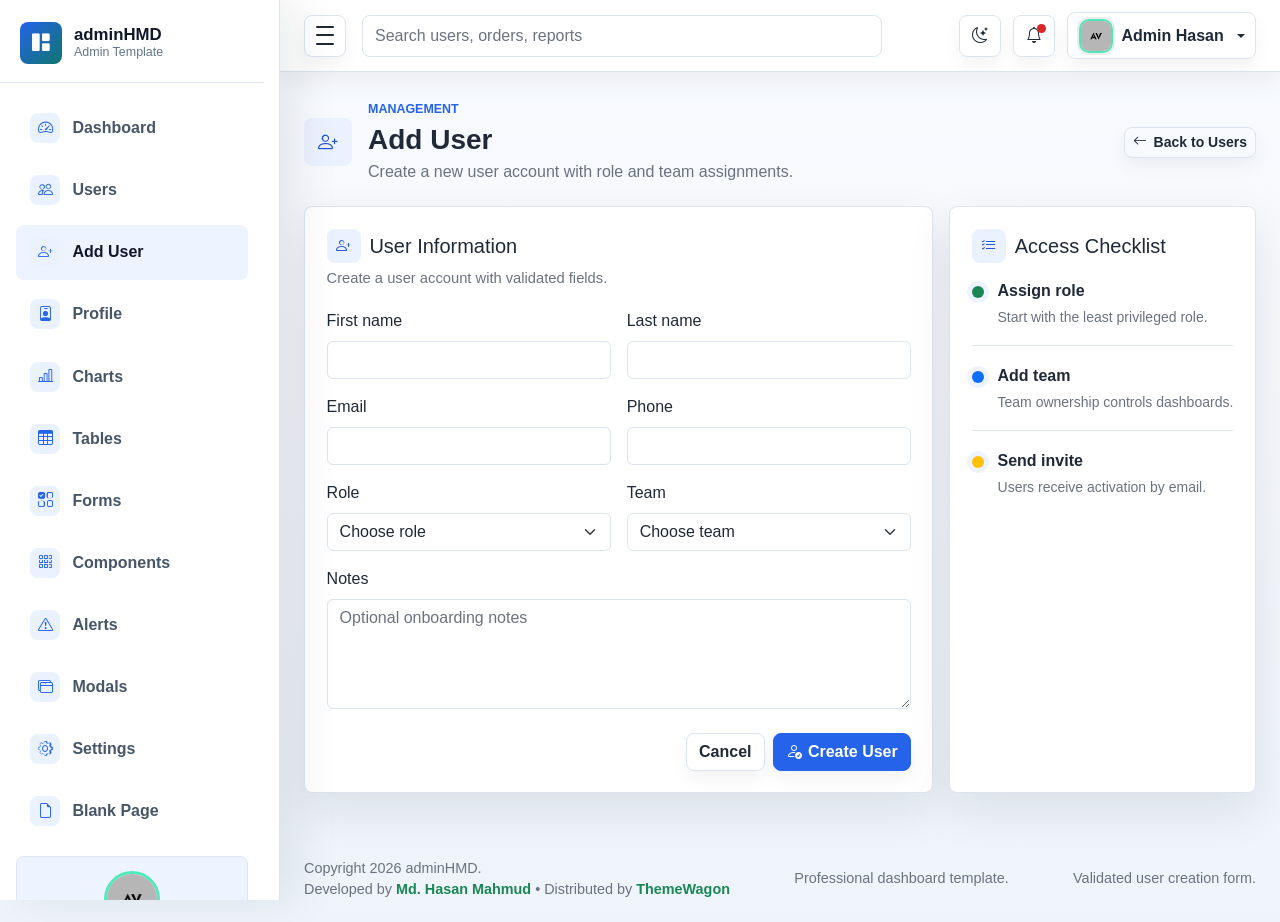
==== add-user.html @ 6a2cee2b "First commit" ====
<!DOCTYPE html>
<html lang="en">
<head>
  <meta charset="UTF-8">
  <meta name="viewport" content="width=device-width, initial-scale=1.0">
  <meta name="description" content="adminHMD professional admin dashboard template">
  <title>Add User | adminHMD</title>

  <link rel="stylesheet" href="../assets/css/bootstrap.min.css">
  <link rel="stylesheet" href="../assets/vendors/bootstrap-icons/bootstrap-icons.css">
  <link rel="stylesheet" href="../assets/css/style.css">
</head>

<body>
  <div class="admin-shell">
    <div class="sidebar-backdrop" data-sidebar-close></div>

    <aside class="admin-sidebar" id="adminSidebar" aria-label="Main navigation">
      <div class="sidebar-header">
        <a class="brand-mark" href="index.html" aria-label="adminHMD dashboard">
          <span class="brand-icon"><i class="bi bi-grid-1x2-fill" aria-hidden="true"></i></span>
          <span class="brand-copy">
            <span class="brand-title">adminHMD</span>
            <span class="brand-subtitle">Admin Template</span>
          </span>
        </a>
      </div>

      <nav class="sidebar-nav">
        <a class="nav-link" href="index.html">
          <span class="nav-icon"><i class="bi bi-speedometer2" aria-hidden="true"></i></span>
          <span class="nav-text">Dashboard</span>
        </a>
        <a class="nav-link" href="users.html">
          <span class="nav-icon"><i class="bi bi-people" aria-hidden="true"></i></span>
          <span class="nav-text">Users</span>
        </a>
        <a class="nav-link active" href="add-user.html" aria-current="page">
          <span class="nav-icon"><i class="bi bi-person-plus" aria-hidden="true"></i></span>
          <span class="nav-text">Add User</span>
        </a>
        <a class="nav-link" href="profile.html">
          <span class="nav-icon"><i class="bi bi-person-badge" aria-hidden="true"></i></span>
          <span class="nav-text">Profile</span>
        </a>
        <a class="nav-link" href="charts.html">
          <span class="nav-icon"><i class="bi bi-bar-chart-line" aria-hidden="true"></i></span>
          <span class="nav-text">Charts</span>
        </a>
        <a class="nav-link" href="tables.html">
          <span class="nav-icon"><i class="bi bi-table" aria-hidden="true"></i></span>
          <span class="nav-text">Tables</span>
        </a>
        <a class="nav-link" href="forms.html">
          <span class="nav-icon"><i class="bi bi-ui-checks-grid" aria-hidden="true"></i></span>
          <span class="nav-text">Forms</span>
        </a>
        <a class="nav-link" href="components.html">
          <span class="nav-icon"><i class="bi bi-grid-3x3-gap" aria-hidden="true"></i></span>
          <span class="nav-text">Components</span>
        </a>
        <a class="nav-link" href="alerts.html">
          <span class="nav-icon"><i class="bi bi-exclamation-triangle" aria-hidden="true"></i></span>
          <span class="nav-text">Alerts</span>
        </a>
        <a class="nav-link" href="modals.html">
          <span class="nav-icon"><i class="bi bi-window-stack" aria-hidden="true"></i></span>
          <span class="nav-text">Modals</span>
        </a>
        <a class="nav-link" href="settings.html">
          <span class="nav-icon"><i class="bi bi-gear" aria-hidden="true"></i></span>
          <span class="nav-text">Settings</span>
        </a>
        <a class="nav-link" href="blank.html">
          <span class="nav-icon"><i class="bi bi-file-earmark" aria-hidden="true"></i></span>
          <span class="nav-text">Blank Page</span>
        </a>
      </nav>

      <div class="sidebar-user">
        <img class="avatar-img avatar-md sidebar-user-avatar" src="../assets/images/avatar/avatar.jpg" alt="Admin Hasan">
        <strong>Admin Hasan</strong>
        <small>Active Workspace</small>
      </div>

      <div class="sidebar-footer">
        <span class="status-dot"></span>
        <span class="sidebar-footer-text">System running smoothly</span>
      </div>
    </aside>

    <div class="admin-main">
      <nav class="navbar admin-navbar navbar-expand bg-white">
        <div class="container-fluid px-3 px-lg-4">
          <button class="sidebar-toggle" type="button" data-sidebar-toggle aria-controls="adminSidebar" aria-expanded="true" aria-label="Toggle sidebar">
            <span></span>
            <span></span>
            <span></span>
          </button>

          <form class="d-none d-md-flex ms-3 flex-grow-1" role="search">
            <input class="form-control search-input" type="search" placeholder="Search users, orders, reports" aria-label="Search">
          </form>

          <div class="navbar-actions ms-auto">
            <button class="icon-button theme-toggle" type="button" data-theme-toggle aria-label="Switch color theme" title="Switch color theme">
              <i class="bi bi-moon-stars" data-theme-icon aria-hidden="true"></i>
            </button>
            <div class="dropdown">
              <button class="icon-button" type="button" data-bs-toggle="dropdown" aria-expanded="false" aria-label="Notifications">
                <span class="notification-dot"></span>
                <i class="bi bi-bell" aria-hidden="true"></i>
              </button>
              <div class="dropdown-menu dropdown-menu-end notification-menu">
                <div class="dropdown-header fw-bold text-body">Notifications</div>
                <a class="dropdown-item" href="users.html">
                  <span class="notification-title">New user registered</span>
                  <span class="notification-time">4 minutes ago</span>
                </a>
                <a class="dropdown-item" href="charts.html">
                  <span class="notification-title">Revenue target reached</span>
                  <span class="notification-time">32 minutes ago</span>
                </a>
                <a class="dropdown-item" href="settings.html">
                  <span class="notification-title">Security review completed</span>
                  <span class="notification-time">1 hour ago</span>
                </a>
              </div>
            </div>

            <div class="dropdown">
              <button class="profile-button dropdown-toggle" type="button" data-bs-toggle="dropdown" aria-expanded="false">
                <img class="avatar-img avatar-sm" src="../assets/images/avatar/avatar.jpg" alt="Admin Hasan">
                <span class="profile-name d-none d-sm-inline">Admin Hasan</span>
              </button>
              <ul class="dropdown-menu dropdown-menu-end">
                <li><a class="dropdown-item" href="profile.html">Profile</a></li>
                <li><a class="dropdown-item" href="settings.html">Account settings</a></li>
                <li><hr class="dropdown-divider"></li>
                <li><a class="dropdown-item" href="login.html">Sign out</a></li>
              </ul>
            </div>
          </div>
        </div>
      </nav>

      <main class="dashboard-content">
        <div class="container-fluid px-3 px-lg-4 py-4">
          <div class="page-heading">
            <div class="page-heading-copy">
              <span class="page-icon"><i class="bi bi-person-plus" aria-hidden="true"></i></span>
              <div>
                <p class="eyebrow mb-1">Management</p>
                <h1 class="h3 mb-1">Add User</h1>
                <p class="text-muted mb-0">Create a new user account with role and team assignments.</p>
              </div>
            </div>
            <div class="heading-actions"><a class="btn btn-outline-secondary btn-sm" href="users.html"><i class="bi bi-arrow-left" aria-hidden="true"></i> Back to Users</a></div>
          </div>

          <section class="row g-3">
            <div class="col-12 col-xl-8">
              <form class="panel needs-validation" novalidate>
                <div class="panel-header"><div><h2 class="h5 mb-1 section-title"><i class="bi bi-person-plus" aria-hidden="true"></i><span>User Information</span></h2><p class="text-muted mb-0">Create a user account with validated fields.</p></div></div>
                <div class="row g-3">
                  <div class="col-md-6"><label class="form-label" for="firstName">First name</label><input class="form-control" id="firstName" type="text" required><div class="invalid-feedback">First name is required.</div></div>
                  <div class="col-md-6"><label class="form-label" for="lastName">Last name</label><input class="form-control" id="lastName" type="text" required><div class="invalid-feedback">Last name is required.</div></div>
                  <div class="col-md-6"><label class="form-label" for="email">Email</label><input class="form-control" id="email" type="email" required><div class="invalid-feedback">Enter a valid email.</div></div>
                  <div class="col-md-6"><label class="form-label" for="phone">Phone</label><input class="form-control" id="phone" type="tel" required><div class="invalid-feedback">Phone number is required.</div></div>
                  <div class="col-md-6"><label class="form-label" for="role">Role</label><select class="form-select" id="role" required><option value="">Choose role</option><option>Admin</option><option>Manager</option><option>Editor</option><option>Viewer</option></select><div class="invalid-feedback">Choose a role.</div></div>
                  <div class="col-md-6"><label class="form-label" for="team">Team</label><select class="form-select" id="team" required><option value="">Choose team</option><option>Operations</option><option>Sales</option><option>Content</option><option>Finance</option></select><div class="invalid-feedback">Choose a team.</div></div>
                  <div class="col-12"><label class="form-label" for="notes">Notes</label><textarea class="form-control" id="notes" rows="4" placeholder="Optional onboarding notes"></textarea></div>
                </div>
                <div class="d-flex flex-wrap justify-content-end gap-2 mt-4"><a class="btn btn-outline-secondary" href="users.html">Cancel</a><button class="btn btn-primary" type="submit"><i class="bi bi-person-check" aria-hidden="true"></i> Create User</button></div>
              </form>
            </div>
            <div class="col-12 col-xl-4">
              <div class="panel h-100">
                <h2 class="h5 mb-3 section-title"><i class="bi bi-list-check" aria-hidden="true"></i><span>Access Checklist</span></h2>
                <div class="activity-list">
                  <div class="activity-item"><span class="activity-dot bg-success"></span><div><p class="mb-1 fw-semibold">Assign role</p><p class="text-muted small mb-0">Start with the least privileged role.</p></div></div>
                  <div class="activity-item"><span class="activity-dot bg-primary"></span><div><p class="mb-1 fw-semibold">Add team</p><p class="text-muted small mb-0">Team ownership controls dashboards.</p></div></div>
                  <div class="activity-item"><span class="activity-dot bg-warning"></span><div><p class="mb-1 fw-semibold">Send invite</p><p class="text-muted small mb-0">Users receive activation by email.</p></div></div>
                </div>
              </div>
            </div>
          </section>
        </div>
      </main>

      <footer class="admin-footer">
        <div class="container-fluid px-3 px-lg-4">
          <span>Copyright 2026 adminHMD. <br> Developed by <a target="_blank" class="fw-bold text-success" href="https://github.com/HasanMahmudDev">Md. Hasan Mahmud</a> • Distributed by <a target="_blank" class="fw-bold text-success" href="https://themewagon.com">ThemeWagon</a> </span>
          <span>Professional dashboard template.</span>
          <span>Validated user creation form.</span>
        </div>
      </footer>
    </div>
  </div>

  <script src="../assets/js/bootstrap.bundle.min.js"></script>
  <script src="../assets/js/main.js"></script>
</body>
</html>
---- assets/css/style.css ----
:root {
  --sidebar-width: 280px;
  --sidebar-mini-width: 84px;
  --admin-bg: #f5f7fb;
  --admin-surface: #ffffff;
  --admin-surface-soft: #f8fafc;
  --admin-border: #dbe4ef;
  --admin-text: #1f2937;
  --admin-muted: #6b7280;
  --admin-primary: #2563eb;
  --admin-primary-dark: #1d4ed8;
  --admin-success: #0f766e;
  --admin-warning: #d97706;
  --admin-danger: #dc2626;
  --admin-sidebar: #111827;
  --admin-sidebar-soft: #1f2937;
  --admin-shadow-sm: 0 10px 24px rgba(15, 23, 42, 0.06);
  --admin-shadow: 0 18px 46px rgba(15, 23, 42, 0.09);
  --admin-shadow-lg: 0 26px 70px rgba(15, 23, 42, 0.12);
  --admin-ring: 0 0 0 4px rgba(37, 99, 235, 0.12);
}

* {
  box-sizing: border-box;
}

html {
  min-height: 100%;
}

body {
  min-height: 100vh;
  margin: 0;
  background: linear-gradient(180deg, #f8fbff 0%, var(--admin-bg) 42%, #eef4fa 100%);
  color: var(--admin-text);
  font-family: "Segoe UI", Arial, sans-serif;
}

a {
  text-decoration: none;
}

.admin-shell {
  min-height: 100vh;
}

.admin-sidebar {
  position: fixed;
  inset: 0 auto 0 0;
  z-index: 1040;
  width: var(--sidebar-width);
  display: flex;
  flex-direction: column;
  overflow-x: hidden;
  overflow-y: auto;
  /* Reserve scrollbar gutter to keep inner content width stable so header/footer dividers align with scrollbar */
  scrollbar-gutter: stable;
  background: var(--admin-sidebar);
  color: #ffffff;
  box-shadow: 18px 0 42px rgba(15, 23, 42, 0.18);
  transform: translateX(0);
  transition: width 0.2s ease, transform 0.2s ease;
}

.sidebar-header {
  padding: 1.35rem 1.25rem 1.15rem;
  margin-inline: 0;
  border-bottom: 1px solid rgba(255, 255, 255, 0.08);
}

.brand-mark {
  display: flex;
  align-items: center;
  gap: 0.75rem;
  min-width: 0;
  color: #ffffff;
}

.brand-mark:hover,
.brand-mark:focus {
  color: #ffffff;
}

.brand-icon,
.profile-avatar,
.metric-icon,
.nav-icon {
  display: inline-grid;
  place-items: center;
  flex: 0 0 auto;
  font-weight: 800;
}

.brand-icon {
  width: 42px;
  height: 42px;
  border-radius: 8px;
  background: linear-gradient(135deg, #2563eb, #0f766e);
  color: #ffffff;
}

.brand-copy,
.brand-title,
.brand-subtitle,
.nav-text,
.sidebar-footer-text {
  min-width: 0;
  transition: opacity 0.16s ease, width 0.16s ease;
}

.brand-title,
.brand-subtitle {
  display: block;
  line-height: 1.2;
  white-space: nowrap;
}

.brand-title {
  font-size: 1.05rem;
  font-weight: 800;
}

.brand-subtitle {
  color: #9ca3af;
  font-size: 0.78rem;
}

.sidebar-nav {
  display: grid;
  gap: 0.45rem;
  padding: 1.1rem 1rem;
}

.sidebar-nav .nav-link {
  display: flex;
  align-items: center;
  gap: 0.75rem;
  min-height: 48px;
  padding: 0.78rem 0.9rem;
  border-radius: 8px;
  color: #d1d5db;
  font-weight: 700;
  transition: background 0.16s ease, color 0.16s ease, transform 0.16s ease;
  white-space: nowrap;
}

.sidebar-nav .nav-link:hover,
.sidebar-nav .nav-link:focus,
.sidebar-nav .nav-link.active {
  background: var(--admin-sidebar-soft);
  color: #ffffff;
}

.sidebar-nav .nav-link:hover,
.sidebar-nav .nav-link:focus {
  transform: translateX(2px);
}

.nav-icon {
  width: 30px;
  height: 30px;
  border-radius: 8px;
  background: rgba(255, 255, 255, 0.08);
  color: #bfdbfe;
  font-size: 0.76rem;
}

.sidebar-footer {
  display: flex;
  align-items: center;
  gap: 0.65rem;
  margin-top: auto;
  margin-inline: 1.25rem;
  padding: 1rem 0;
  color: #d1d5db;
  border-top: 1px solid rgba(255, 255, 255, 0.08);
  font-size: 0.9rem;
  white-space: nowrap;
}

.sidebar-user {
  margin: auto 1rem 1rem;
  padding: 0.85rem;
  display: grid;
  justify-items: center;
  gap: 0.22rem;
  border: 1px solid var(--admin-sidebar-border);
  border-radius: 8px;
  background: var(--admin-sidebar-soft);
  text-align: center;
}

.sidebar-user-avatar {
  border: 3px solid #53e9b9;
}

.sidebar-user strong {
  color: var(--admin-sidebar-text-strong);
  font-size: 1rem;
  line-height: 1.1;
}

.sidebar-user small {
  color: var(--admin-sidebar-muted);
  font-size: 0.84rem;
}

.status-dot,
.notification-dot {
  width: 9px;
  height: 9px;
  border-radius: 50%;
}

.status-dot {
  flex: 0 0 auto;
  background: #22c55e;
}

.sidebar-backdrop {
  position: fixed;
  inset: 0;
  z-index: 1030;
  display: none;
  background: rgba(15, 23, 42, 0.5);
}

.admin-main {
  width: auto;
  min-width: 0;
  min-height: 100vh;
  margin-left: var(--sidebar-width);
  transition: margin-left 0.2s ease;
}

.admin-navbar {
  position: sticky;
  top: 0;
  z-index: 1020;
  min-height: 72px;
  border-bottom: 1px solid var(--admin-border);
  box-shadow: var(--admin-shadow-sm);
}

.admin-navbar.bg-white {
  background-color: rgba(255, 255, 255, 0.94) !important;
  backdrop-filter: blur(14px);
}

.sidebar-toggle {
  width: 42px;
  height: 42px;
  display: inline-grid;
  place-items: center;
  gap: 4px;
  padding: 9px;
  border: 1px solid var(--admin-border);
  border-radius: 8px;
  background: #ffffff;
  box-shadow: 0 8px 18px rgba(15, 23, 42, 0.05);
  transition: border-color 0.16s ease, background 0.16s ease, box-shadow 0.16s ease;
}

.sidebar-toggle:hover,
.sidebar-toggle:focus {
  border-color: #bfdbfe;
  background: #f8fbff;
  box-shadow: var(--admin-ring);
}

.sidebar-toggle span {
  width: 18px;
  height: 2px;
  display: block;
  background: var(--admin-text);
  border-radius: 999px;
}

.search-input {
  max-width: 520px;
  border-color: var(--admin-border);
  border-radius: 8px;
  background: var(--admin-surface-soft);
  min-height: 42px;
  box-shadow: none;
}

.search-input:focus {
  border-color: #93c5fd;
  box-shadow: var(--admin-ring);
}

.navbar-actions {
  display: flex;
  align-items: center;
  gap: 0.75rem;
}

.icon-button,
.profile-button {
  border: 1px solid var(--admin-border);
  background: #ffffff;
  color: var(--admin-text);
  box-shadow: 0 8px 18px rgba(15, 23, 42, 0.05);
  transition: border-color 0.16s ease, box-shadow 0.16s ease, transform 0.16s ease;
}

.icon-button:hover,
.icon-button:focus,
.profile-button:hover,
.profile-button:focus {
  border-color: #bfdbfe;
  box-shadow: var(--admin-ring);
}

.icon-button {
  position: relative;
  width: 42px;
  height: 42px;
  border-radius: 8px;
  font-weight: 800;
}

.notification-dot {
  position: absolute;
  top: 8px;
  right: 8px;
  background: var(--admin-danger);
}

.notification-menu {
  width: min(320px, calc(100vw - 2rem));
  border: 1px solid var(--admin-border);
  border-radius: 8px;
  box-shadow: var(--admin-shadow);
}

.notification-menu .dropdown-item {
  display: grid;
  gap: 0.2rem;
  padding-block: 0.7rem;
}

.notification-title {
  font-weight: 700;
}

.notification-time {
  color: var(--admin-muted);
  font-size: 0.82rem;
}

.profile-button {
  display: flex;
  align-items: center;
  gap: 0.55rem;
  min-height: 42px;
  padding: 0.35rem 0.65rem;
  border-radius: 8px;
  font-weight: 700;
}

.profile-avatar {
  width: 30px;
  height: 30px;
  border-radius: 8px;
  background: #e0ecff;
  color: var(--admin-primary-dark);
  font-size: 0.76rem;
}

.avatar-img {
  display: block;
  flex: 0 0 auto;
  object-fit: cover;
  object-position: center;
}

.avatar-sm {
  width: 34px;
  height: 34px;
  border-radius: 10px;
}

.avatar-md {
  width: 56px;
  height: 56px;
  border-radius: 50%;
}

.avatar-xl {
  width: 78px;
  height: 78px;
  border-radius: 50%;
}

.profile-button .avatar-sm {
  border: 2px solid #52e7b8;
  box-shadow: 0 0 0 2px rgba(15, 23, 42, 0.08);
}

html[data-theme="dark"] .profile-button .avatar-sm {
  border-color: #54f0be;
  box-shadow: 0 0 0 2px rgba(255, 255, 255, 0.08);
}

.dashboard-content {
  min-height: calc(100vh - 132px);
}

.dashboard-content > .container-fluid {
  padding-top: 1.75rem !important;
  padding-bottom: 1.75rem !important;
}

.page-heading,
.panel-header,
.metric-top {
  display: flex;
  align-items: center;
  justify-content: space-between;
  gap: 1rem;
}

.page-heading {
  margin-bottom: 1.35rem;
}

.page-heading h1 {
  font-weight: 800;
  letter-spacing: 0;
}

.eyebrow {
  color: var(--admin-primary);
  font-size: 0.78rem;
  font-weight: 800;
  text-transform: uppercase;
}

.heading-actions {
  display: flex;
  flex-wrap: wrap;
  justify-content: flex-end;
  gap: 0.65rem;
}

.btn {
  border-radius: 8px;
  font-weight: 700;
  box-shadow: 0 8px 18px rgba(15, 23, 42, 0.05);
  transition: border-color 0.16s ease, background 0.16s ease, box-shadow 0.16s ease, transform 0.16s ease;
}

.btn:hover,
.btn:focus {
  transform: translateY(-1px);
}

.btn-primary {
  border-color: var(--admin-primary);
  background: var(--admin-primary);
}

.btn-primary:hover,
.btn-primary:focus {
  border-color: var(--admin-primary-dark);
  background: var(--admin-primary-dark);
}

.metric-card,
.panel {
  border: 1px solid var(--admin-border);
  border-radius: 8px;
  background: var(--admin-surface);
  box-shadow: var(--admin-shadow);
}

.metric-card {
  position: relative;
  min-height: 164px;
  padding: 1.35rem;
  overflow: hidden;
  transition: border-color 0.18s ease, box-shadow 0.18s ease, transform 0.18s ease;
}

.metric-card::before {
  content: "";
  position: absolute;
  inset: 0 auto 0 0;
  width: 4px;
  background: var(--metric-color, var(--admin-primary));
}

.metric-card:hover {
  border-color: #c6d5e8;
  box-shadow: var(--admin-shadow-lg);
  transform: translateY(-3px);
}

.metric-primary {
  --metric-color: var(--admin-primary);
}

.metric-success {
  --metric-color: var(--admin-success);
}

.metric-warning {
  --metric-color: var(--admin-warning);
}

.metric-danger {
  --metric-color: var(--admin-danger);
}

.metric-label {
  color: var(--admin-muted);
  font-size: 0.78rem;
  font-weight: 800;
  text-transform: uppercase;
}

.metric-icon {
  width: 42px;
  height: 42px;
  border-radius: 8px;
  background: #eaf2ff;
  color: var(--metric-color, var(--admin-primary));
  box-shadow: inset 0 0 0 1px rgba(255, 255, 255, 0.7);
}

.metric-success .metric-icon {
  background: #e7f6f3;
}

.metric-warning .metric-icon {
  background: #fff4df;
}

.metric-danger .metric-icon {
  background: #ffecec;
}

.metric-value {
  margin-top: 1rem;
  color: var(--admin-text);
  font-size: 2.18rem;
  font-weight: 800;
  line-height: 1;
}

.metric-meta {
  display: flex;
  flex-wrap: wrap;
  gap: 0.35rem;
  margin-top: 0.9rem;
  color: var(--admin-muted);
  font-size: 0.9rem;
  font-weight: 700;
}

.panel {
  padding: 1.35rem;
  transition: border-color 0.18s ease, box-shadow 0.18s ease;
}

.panel:hover {
  border-color: #c6d5e8;
  box-shadow: var(--admin-shadow-lg);
}

.panel-header {
  margin-bottom: 1.25rem;
}

.panel-header p {
  font-size: 0.92rem;
}

.chart-bars {
  height: 292px;
  display: grid;
  grid-template-columns: repeat(6, minmax(38px, 1fr));
  align-items: end;
  gap: 1rem;
  padding: 1.2rem 0.4rem 0;
  border-radius: 8px;
  background: linear-gradient(180deg, #f8fafc 0%, #ffffff 100%);
}

.chart-column {
  height: 100%;
  display: grid;
  grid-template-rows: 1fr auto;
  align-items: end;
  gap: 0.6rem;
  color: var(--admin-muted);
  font-size: 0.84rem;
  font-weight: 700;
  text-align: center;
}

.chart-column span {
  width: 100%;
  height: var(--bar-size);
  min-height: 28px;
  display: block;
  border-radius: 8px 8px 3px 3px;
  background: linear-gradient(180deg, var(--admin-primary), var(--admin-success));
  box-shadow: 0 10px 20px rgba(37, 99, 235, 0.18);
}

.bar-42 {
  --bar-size: 42%;
}

.bar-58 {
  --bar-size: 58%;
}

.bar-51 {
  --bar-size: 51%;
}

.bar-72 {
  --bar-size: 72%;
}

.bar-66 {
  --bar-size: 66%;
}

.bar-83 {
  --bar-size: 83%;
}

.activity-list {
  display: grid;
  gap: 1.1rem;
}

.activity-item {
  display: grid;
  grid-template-columns: auto 1fr;
  gap: 0.85rem;
  padding-bottom: 1.1rem;
  border-bottom: 1px solid var(--admin-border);
}

.activity-item:last-child {
  padding-bottom: 0;
  border-bottom: 0;
}

.activity-dot {
  width: 12px;
  height: 12px;
  margin-top: 0.45rem;
  border-radius: 50%;
  box-shadow: 0 0 0 5px rgba(37, 99, 235, 0.08);
}

.table {
  --bs-table-bg: transparent;
}

.table thead th {
  color: var(--admin-muted);
  font-size: 0.78rem;
  text-transform: uppercase;
  white-space: nowrap;
}

.table tbody td {
  min-width: 120px;
  padding-top: 1rem;
  padding-bottom: 1rem;
}

.table tbody tr {
  transition: background 0.16s ease;
}

.table tbody tr:hover {
  background: #f8fbff;
}

.badge {
  border-radius: 8px;
  padding: 0.45rem 0.65rem;
}

.table-search {
  width: min(260px, 100%);
  border-color: var(--admin-border);
  border-radius: 8px;
}

.table-media {
  display: flex;
  align-items: center;
  gap: 0.7rem;
}

.product-thumb {
  width: 42px;
  height: 42px;
  border-radius: 8px;
  object-fit: cover;
  flex: 0 0 auto;
  border: 1px solid var(--admin-border);
}

.profile-avatar-lg {
  width: 92px;
  height: 92px;
  border-radius: 8px;
  font-size: 1.5rem;
}

.profile-hero {
  display: grid;
  justify-items: center;
}

.profile-card {
  overflow: hidden;
}

.profile-cover {
  margin: -1.35rem -1.35rem 0.9rem;
  height: 96px;
  border-bottom: 1px solid var(--admin-border);
}

.profile-cover img {
  width: 100%;
  height: 100%;
  display: block;
  object-fit: cover;
  object-position: center;
}

.profile-photo {
  margin-top: -44px;
  border: 4px solid var(--admin-surface);
  box-shadow: var(--admin-shadow-sm);
}

.info-list,
.settings-list,
.legend-list {
  display: grid;
  gap: 0.85rem;
}

.info-list div,
.mini-card,
.settings-row,
.legend-list div {
  border: 1px solid var(--admin-border);
  border-radius: 8px;
  background: var(--admin-surface-soft);
}

.info-list div,
.legend-list div {
  display: flex;
  align-items: center;
  justify-content: space-between;
  gap: 1rem;
  padding: 0.85rem;
}

.info-list span,
.mini-card span,
.settings-row small {
  color: var(--admin-muted);
  font-size: 0.84rem;
}

.info-list strong,
.mini-card strong {
  text-align: right;
}

.mini-card {
  display: grid;
  gap: 0.35rem;
  min-height: 104px;
  align-content: center;
  padding: 1rem;
}

.mini-card strong {
  color: var(--admin-text);
  font-size: 1.05rem;
}

.settings-row {
  display: flex;
  align-items: center;
  justify-content: space-between;
  gap: 1rem;
  padding: 1rem;
  cursor: pointer;
}

.settings-row span {
  display: grid;
  gap: 0.2rem;
}

.donut-chart {
  width: 190px;
  height: 190px;
  display: grid;
  place-items: center;
  border-radius: 50%;
  background: conic-gradient(var(--admin-primary) 0 42%, var(--admin-success) 42% 68%, var(--admin-warning) 68% 86%, var(--admin-danger) 86% 100%);
  box-shadow: var(--admin-shadow-sm);
}

.donut-chart span {
  width: 112px;
  height: 112px;
  display: grid;
  place-items: center;
  border-radius: 50%;
  background: #ffffff;
  color: var(--admin-text);
  font-size: 1.65rem;
  font-weight: 800;
}

.legend-list div {
  padding: 0.75rem 0.85rem;
}

.legend-dot {
  width: 10px;
  height: 10px;
  flex: 0 0 auto;
  border-radius: 50%;
}

.legend-list strong {
  margin-left: auto;
}

.progress {
  height: 1.15rem;
  border-radius: 8px;
  background: #e8eef6;
}

.progress-bar {
  border-radius: 8px;
  font-size: 0.75rem;
  font-weight: 800;
}

.progress-42 {
  width: 42%;
}

.progress-58 {
  width: 58%;
}

.progress-72 {
  width: 72%;
}

.blank-panel {
  min-height: 440px;
  display: grid;
  place-items: center;
  text-align: center;
}

.blank-state {
  max-width: 440px;
  display: grid;
  justify-items: center;
}

.blank-visual {
  width: 88px;
  height: 88px;
  object-fit: contain;
  margin-bottom: 0.9rem;
}

.auth-body {
  min-height: 100vh;
  background: linear-gradient(135deg, #f8fbff 0%, #eaf2ff 44%, #eef8f6 100%);
}

.auth-page,
.error-page {
  min-height: 100vh;
  display: grid;
  place-items: center;
  padding: 1.5rem;
}

.auth-card,
.error-card {
  width: min(100%, 460px);
  border: 1px solid var(--admin-border);
  border-radius: 8px;
  background: rgba(255, 255, 255, 0.96);
  box-shadow: var(--admin-shadow-lg);
}

.auth-card {
  padding: 1.5rem;
}

.auth-visual {
  margin-bottom: 1rem;
  height: 96px;
  border: 1px solid var(--admin-border);
  border-radius: 8px;
  overflow: hidden;
}

.auth-visual img {
  width: 100%;
  height: 100%;
  display: block;
  object-fit: cover;
  object-position: center;
}

.error-card {
  padding: 2rem;
  text-align: center;
}

.error-illustration {
  width: min(260px, 100%);
  max-height: 132px;
  object-fit: contain;
  margin: 0 auto 0.55rem;
}

.auth-brand {
  display: flex;
  align-items: center;
  gap: 0.75rem;
  margin-bottom: 1.5rem;
  color: var(--admin-text);
}

.auth-brand:hover,
.auth-brand:focus {
  color: var(--admin-text);
}

.auth-brand span:last-child {
  display: grid;
  line-height: 1.2;
}

.auth-brand small,
.auth-footer {
  color: var(--admin-muted);
}

.auth-footer {
  margin-top: 1.2rem;
  text-align: center;
  font-size: 0.92rem;
}

.error-code {
  color: var(--admin-primary);
  font-size: clamp(5rem, 18vw, 8rem);
  font-weight: 800;
  line-height: 1;
}

.admin-footer {
  padding: 1.1rem 0 1.35rem;
  color: var(--admin-muted);
  font-size: 0.9rem;
}

.admin-footer .container-fluid {
  display: flex;
  align-items: center;
  justify-content: space-between;
  gap: 1rem;
}

@media (min-width: 992px) {
  body.sidebar-mini .admin-sidebar {
    width: var(--sidebar-mini-width);
  }

  body.sidebar-mini .admin-main {
    margin-left: var(--sidebar-mini-width);
  }

  body.sidebar-mini .brand-copy,
  body.sidebar-mini .nav-text,
  body.sidebar-mini .sidebar-footer-text {
    width: 0;
    opacity: 0;
    overflow: hidden;
  }

  body.sidebar-mini .sidebar-header,
  body.sidebar-mini .sidebar-footer {
    margin-inline: 1rem;
    padding-inline: 0;
  }

  body.sidebar-mini .sidebar-nav .nav-link {
    justify-content: center;
    padding-inline: 0.65rem;
  }

  body.sidebar-mini .sidebar-nav .nav-link:hover,
  body.sidebar-mini .sidebar-nav .nav-link:focus {
    transform: none;
  }
}

@media (max-width: 991.98px) {
  .admin-sidebar {
    width: min(var(--sidebar-width), calc(100vw - 48px));
    transform: translateX(-100%);
  }

  .admin-main {
    margin-left: 0;
  }

  body.sidebar-open {
    overflow: hidden;
  }

  body.sidebar-open .admin-sidebar {
    transform: translateX(0);
  }

  body.sidebar-open .sidebar-backdrop {
    display: block;
  }
}

@media (max-width: 575.98px) {
  .page-heading,
  .panel-header {
    align-items: flex-start;
    flex-direction: column;
  }

  .heading-actions {
    width: 100%;
    justify-content: stretch;
  }

  .heading-actions .btn {
    flex: 1 1 0;
  }

  .chart-bars {
    height: 220px;
    gap: 0.6rem;
    padding-inline: 0.25rem;
  }

  .metric-value {
    font-size: 1.85rem;
  }

  .metric-card,
  .panel {
    padding: 1.1rem;
  }

  .admin-footer .container-fluid {
    align-items: flex-start;
    flex-direction: column;
  }
}

@media (prefers-reduced-motion: reduce) {
  .sidebar-nav .nav-link,
  .sidebar-toggle,
  .icon-button,
  .profile-button,
  .btn,
  .metric-card,
  .panel,
  .table tbody tr {
    transition: none;
  }

  .sidebar-nav .nav-link:hover,
  .sidebar-nav .nav-link:focus,
  .btn:hover,
  .btn:focus,
  .metric-card:hover {
    transform: none;
  }
}

html[data-theme="dark"] {
  --admin-bg: #0f172a;
  --admin-surface: #182235;
  --admin-surface-soft: #111827;
  --admin-border: #2f3b52;
  --admin-text: #e5edf7;
  --admin-muted: #9aa8bd;
  --admin-primary: #60a5fa;
  --admin-primary-dark: #3b82f6;
  --admin-success: #2dd4bf;
  --admin-warning: #fbbf24;
  --admin-danger: #f87171;
  --admin-sidebar: #090f1d;
  --admin-sidebar-soft: #172033;
  --admin-shadow-sm: 0 10px 24px rgba(0, 0, 0, 0.24);
  --admin-shadow: 0 18px 46px rgba(0, 0, 0, 0.32);
  --admin-shadow-lg: 0 26px 70px rgba(0, 0, 0, 0.42);
  --admin-ring: 0 0 0 4px rgba(96, 165, 250, 0.18);
}

html[data-theme="dark"] body {
  background: linear-gradient(180deg, #111827 0%, var(--admin-bg) 48%, #0b1120 100%);
}

.brand-icon {
  font-size: 1.1rem;
}

.nav-icon {
  font-size: 0.95rem;
}

.theme-toggle i {
  font-size: 1rem;
}

.admin-navbar.bg-white,
.sidebar-toggle,
.icon-button,
.profile-button {
  background-color: var(--admin-surface) !important;
  color: var(--admin-text);
}

html[data-theme="dark"] .admin-navbar.bg-white {
  background-color: rgba(24, 34, 53, 0.92) !important;
}

html[data-theme="dark"] .profile-avatar {
  background: #1e3a5f;
  color: #bfdbfe;
}

.page-heading-copy {
  display: flex;
  align-items: center;
  justify-content: flex-start;
  gap: 1rem;
  min-width: 0;
}

.page-icon,
.section-title i {
  display: inline-grid;
  place-items: center;
  flex: 0 0 auto;
  border-radius: 8px;
  background: #eaf2ff;
  color: var(--admin-primary-dark);
}

.page-icon {
  width: 48px;
  height: 48px;
  font-size: 1.25rem;
}

.section-title {
  display: inline-flex;
  align-items: center;
  gap: 0.55rem;
}

.section-title i {
  width: 34px;
  height: 34px;
  font-size: 0.95rem;
}

html[data-theme="dark"] .page-icon,
html[data-theme="dark"] .section-title i {
  background: #1e3a5f;
  color: #bfdbfe;
}

.btn {
  display: inline-flex;
  align-items: center;
  justify-content: center;
  gap: 0.4rem;
}

.btn-light {
  border-color: var(--admin-border);
  background: var(--admin-surface-soft);
  color: var(--admin-text);
}

.btn-outline-secondary {
  border-color: var(--admin-border);
  color: var(--admin-text);
}

.btn-outline-secondary:hover,
.btn-outline-secondary:focus {
  border-color: var(--admin-primary);
  background: #eaf2ff;
  color: var(--admin-primary-dark);
}

html[data-theme="dark"] .btn-outline-secondary:hover,
html[data-theme="dark"] .btn-outline-secondary:focus {
  background: #1e3a5f;
  color: #bfdbfe;
}

html[data-theme="dark"] .chart-bars {
  background: linear-gradient(180deg, #111827 0%, #182235 100%);
}

html[data-theme="dark"] .table tbody tr:hover {
  background: #111827;
}

html[data-theme="dark"] .progress {
  background: #243149;
}

html[data-theme="dark"] .auth-body {
  background: linear-gradient(135deg, #0b1120 0%, #111827 48%, #10201f 100%);
}

.auth-card,
.error-card {
  background: var(--admin-surface);
}

.auth-theme-toggle {
  position: fixed;
  top: 1rem;
  right: 1rem;
  z-index: 10;
}

.dropdown-menu,
.modal-content,
.accordion-item,
.accordion-button {
  border-color: var(--admin-border);
  background-color: var(--admin-surface);
  color: var(--admin-text);
}

.dropdown-item,
.accordion-body {
  color: var(--admin-text);
}

.dropdown-item:hover,
.dropdown-item:focus,
.accordion-button:not(.collapsed) {
  background-color: var(--admin-surface-soft);
  color: var(--admin-text);
}

.form-control,
.form-select {
  border-color: var(--admin-border);
  background-color: var(--admin-surface);
  color: var(--admin-text);
}

.form-control:focus,
.form-select:focus {
  border-color: #93c5fd;
  background-color: var(--admin-surface);
  color: var(--admin-text);
  box-shadow: var(--admin-ring);
}

.form-control::placeholder {
  color: var(--admin-muted);
}

.text-muted {
  color: var(--admin-muted) !important;
}

html[data-theme="dark"] .text-body {
  color: var(--admin-text) !important;
}

html[data-theme="dark"] .text-bg-secondary {
  background-color: #334155 !important;
  color: #e5edf7 !important;
}

@media (max-width: 767.98px) {
  .navbar-actions {
    gap: 0.5rem;
  }

  .icon-button,
  .profile-button,
  .sidebar-toggle {
    width: 40px;
    height: 40px;
  }

  .profile-button {
    padding: 0.3rem;
  }

  .page-heading-copy {
    align-items: flex-start;
  }
}

@media (max-width: 575.98px) {
  .page-heading-copy {
    width: 100%;
  }

  .page-icon {
    width: 44px;
    height: 44px;
  }

  .panel-header .d-flex,
  .panel-header .form-control,
  .panel-header .form-select {
    width: 100%;
  }
}

html[data-theme="light"] {
  color-scheme: light;
}

html[data-theme="dark"] {
  color-scheme: dark;
}

body,
.admin-navbar,
.admin-sidebar,
.admin-main,
.metric-card,
.panel,
.auth-card,
.error-card,
.dropdown-menu,
.modal-content,
.form-control,
.form-select {
  transition: background-color 0.18s ease, border-color 0.18s ease, color 0.18s ease, box-shadow 0.18s ease;
}

.table {
  --bs-table-color: var(--admin-text);
  --bs-table-border-color: var(--admin-border);
  color: var(--admin-text);
}

.page-link {
  border-color: var(--admin-border);
  background: var(--admin-surface);
  color: var(--admin-text);
}

.page-link:hover,
.page-link:focus {
  border-color: var(--admin-primary);
  background: var(--admin-surface-soft);
  color: var(--admin-primary);
}

.page-item.active .page-link {
  border-color: var(--admin-primary);
  background: var(--admin-primary);
  color: #ffffff;
}

.page-item.disabled .page-link {
  border-color: var(--admin-border);
  background: var(--admin-surface-soft);
  color: var(--admin-muted);
}

.alert {
  border-radius: 8px;
}

html[data-theme="dark"] .alert-primary {
  border-color: #1d4ed8;
  background: rgba(37, 99, 235, 0.16);
  color: #bfdbfe;
}

html[data-theme="dark"] .alert-success {
  border-color: #0f766e;
  background: rgba(15, 118, 110, 0.18);
  color: #99f6e4;
}

html[data-theme="dark"] .alert-warning {
  border-color: #d97706;
  background: rgba(217, 119, 6, 0.18);
  color: #fde68a;
}

html[data-theme="dark"] .alert-danger {
  border-color: #dc2626;
  background: rgba(220, 38, 38, 0.16);
  color: #fecaca;
}

html[data-theme="dark"] .modal-header,
html[data-theme="dark"] .modal-footer,
html[data-theme="dark"] .accordion-item {
  border-color: var(--admin-border);
}

html[data-theme="dark"] .btn-close {
  filter: invert(1) grayscale(100%) brightness(180%);
}

html[data-theme="dark"] .text-bg-info {
  background-color: #0e7490 !important;
  color: #ecfeff !important;
}

html[data-theme="dark"] .text-bg-warning {
  background-color: #b45309 !important;
  color: #fff7ed !important;
}

html[data-theme="dark"] .text-bg-success {
  background-color: #0f766e !important;
  color: #ecfdf5 !important;
}

html[data-theme="dark"] .text-bg-danger {
  background-color: #b91c1c !important;
  color: #fef2f2 !important;
}

@media (max-width: 991.98px) {
  .dashboard-content > .container-fluid {
    padding-top: 1.25rem !important;
    padding-bottom: 1.25rem !important;
  }

  .admin-sidebar {
    box-shadow: 18px 0 48px rgba(0, 0, 0, 0.28);
  }
}

@media (max-width: 767.98px) {
  .panel-header {
    align-items: flex-start;
  }

  .panel-header > .d-flex {
    width: 100%;
  }

  .table-search {
    width: 100%;
  }

  .auth-page,
  .error-page {
    padding: 1rem;
  }

  .auth-card,
  .error-card {
    padding: 1.15rem;
  }
}

@media (max-width: 420px) {
  .heading-actions {
    width: 100%;
  }

  .heading-actions .btn {
    width: 100%;
  }

  .metric-card {
    min-height: 146px;
  }

  .profile-avatar-lg {
    width: 76px;
    height: 76px;
  }
}

@media (max-width: 575.98px) {
  .avatar-sm {
    width: 32px;
    height: 32px;
    border-radius: 8px;
  }

  .avatar-xl {
    width: 70px;
    height: 70px;
  }

  .profile-cover {
    height: 82px;
    margin-bottom: 0.75rem;
  }

  .profile-photo {
    margin-top: -38px;
  }

  .auth-visual {
    height: 82px;
  }

  .product-thumb {
    width: 36px;
    height: 36px;
  }
}

html:not([data-theme="dark"]) {
  --admin-sidebar: #ffffff;
  --admin-sidebar-soft: #eef4ff;
  --admin-sidebar-border: #dbe4ef;
  --admin-sidebar-text: #475569;
  --admin-sidebar-text-strong: #0f172a;
  --admin-sidebar-muted: #64748b;
  --admin-sidebar-icon-bg: #eaf2ff;
  --admin-sidebar-icon: #2563eb;
  --admin-sidebar-shadow: 18px 0 42px rgba(15, 23, 42, 0.08);
}

html[data-theme="dark"] {
  --admin-sidebar-border: rgba(255, 255, 255, 0.08);
  --admin-sidebar-text: #d1d5db;
  --admin-sidebar-text-strong: #ffffff;
  --admin-sidebar-muted: #9ca3af;
  --admin-sidebar-icon-bg: rgba(255, 255, 255, 0.08);
  --admin-sidebar-icon: #bfdbfe;
  --admin-sidebar-shadow: 18px 0 42px rgba(0, 0, 0, 0.34);
}

.admin-sidebar {
  border-right: 1px solid var(--admin-sidebar-border);
  background: var(--admin-sidebar);
  color: var(--admin-sidebar-text-strong);
  box-shadow: var(--admin-sidebar-shadow);
}

.sidebar-header {
  border-bottom-color: var(--admin-sidebar-border);
}

.brand-mark,
.brand-mark:hover,
.brand-mark:focus {
  color: var(--admin-sidebar-text-strong);
}

.brand-subtitle {
  color: var(--admin-sidebar-muted);
}

.sidebar-nav .nav-link {
  color: var(--admin-sidebar-text);
}

.sidebar-nav .nav-link:hover,
.sidebar-nav .nav-link:focus,
.sidebar-nav .nav-link.active {
  background: var(--admin-sidebar-soft);
  color: var(--admin-sidebar-text-strong);
}

.nav-icon {
  background: var(--admin-sidebar-icon-bg);
  color: var(--admin-sidebar-icon);
}

.sidebar-footer {
  border-top-color: var(--admin-sidebar-border);
  color: var(--admin-sidebar-text);
}
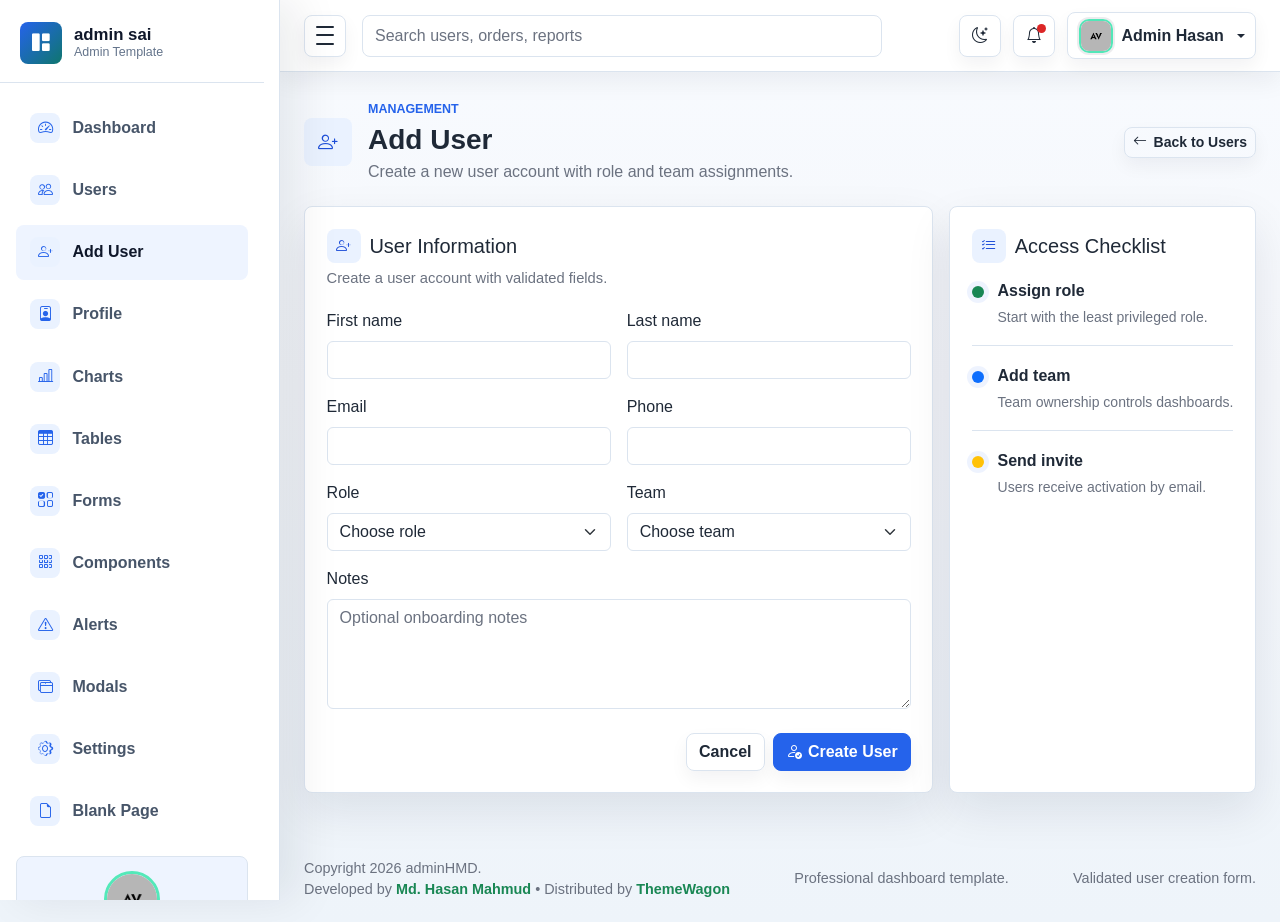
==== commit 77255dd8: "updated files" ====
--- a/add-user.html
+++ b/add-user.html
@@ -3,8 +3,8 @@
 <head>
   <meta charset="UTF-8">
   <meta name="viewport" content="width=device-width, initial-scale=1.0">
-  <meta name="description" content="adminHMD professional admin dashboard template">
-  <title>Add User | adminHMD</title>
+  <meta name="description" content="admin sai professional admin dashboard template">
+  <title>Add User | admin sai</title>
 
   <link rel="stylesheet" href="../assets/css/bootstrap.min.css">
   <link rel="stylesheet" href="../assets/vendors/bootstrap-icons/bootstrap-icons.css">
@@ -17,10 +17,10 @@
 
     <aside class="admin-sidebar" id="adminSidebar" aria-label="Main navigation">
       <div class="sidebar-header">
-        <a class="brand-mark" href="index.html" aria-label="adminHMD dashboard">
+        <a class="brand-mark" href="index.html" aria-label="admin sai dashboard">
           <span class="brand-icon"><i class="bi bi-grid-1x2-fill" aria-hidden="true"></i></span>
           <span class="brand-copy">
-            <span class="brand-title">adminHMD</span>
+            <span class="brand-title">admin sai</span>
             <span class="brand-subtitle">Admin Template</span>
           </span>
         </a>
